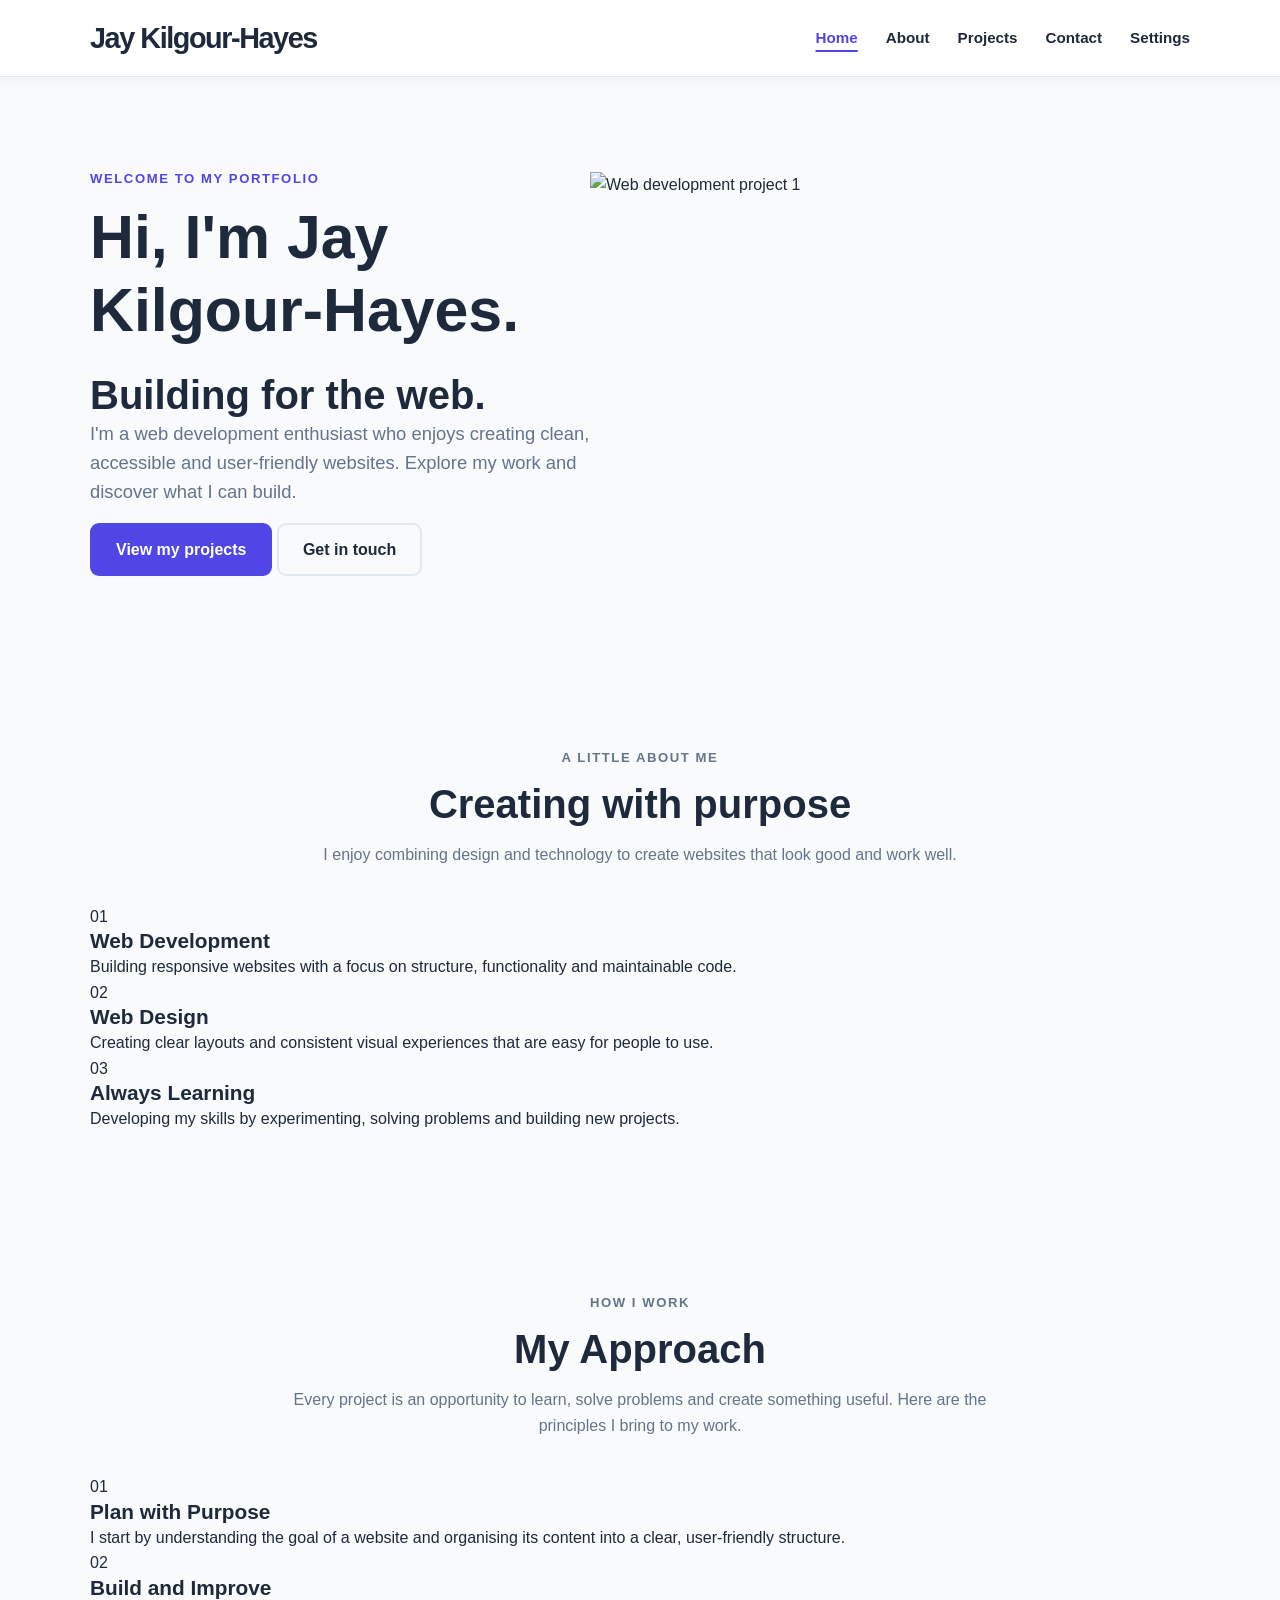
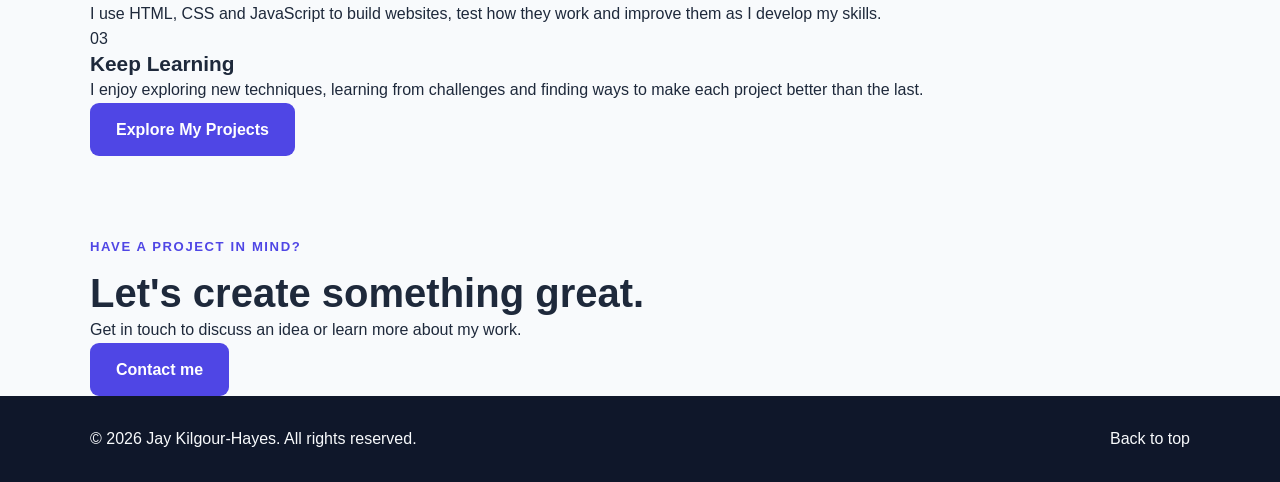
==== Index.html @ b82de839 "Save initial portfolio website" ====
<!DOCTYPE html>
<html lang="en">
<head>
  <meta charset="UTF-8">
  <meta name="viewport" content="width=device-width, initial-scale=1.0">
  <meta name="description" content="Jay Kilgour-Hayes' web development portfolio.">
  <title>Jay Kilgour-Hayes | Portfolio</title>
  <link rel="stylesheet" href="css/style.css">
  <script src="js/script.js" defer></script>
</head>
<body>
  <a class="skip-link" href="#main-content">Skip to main content</a>

  <header class="site-header">
    <nav class="navbar container" aria-label="Main navigation">
      <a class="logo" href="index.html">Jay Kilgour-Hayes</a>

      <button
        class="menu-toggle"
        type="button"
        aria-label="Open navigation"
        aria-expanded="false"
        aria-controls="nav-links"
      >
        <span></span>
        <span></span>
        <span></span>
      </button>

      <ul class="nav-links" id="nav-links">
        <li><a href="index.html" aria-current="page">Home</a></li>
        <li><a href="about.html">About</a></li>
        <li><a href="Projects.html">Projects</a></li>
        <li><a href="contact.html">Contact</a></li>
        <li><a href="settings.html">Settings</a></li>
      
      </ul>
    </nav>
  </header>

  <main id="main-content">

    <!-- Hero section -->
    <section class="hero container">
      <div class="hero-content">
        <p class="eyebrow">Welcome to my portfolio</p>

        <h1>Hi, I'm Jay Kilgour-Hayes.</h1>

        <h2>Building for the web.</h2>

        <p class="hero-description">
          I'm a web development enthusiast who enjoys creating clean,
          accessible and user-friendly websites. Explore my work and
          discover what I can build.
        </p>

        <div class="hero-actions">
          <a class="btn btn-primary" href="Projects.html">
            View my projects
          </a>

          <a class="btn btn-secondary" href="contact.html">
            Get in touch
          </a>
        </div>
      </div>

      <div class="hero-visual">
        <div class="floating-card">
          <img
            id="web-slideshow-image"
            src="assets/images/web1.jpg"
            alt="Web development project 1"
            width="600"
            height="400"
          >
        </div>
      </div>
    </section>

    <!-- About section -->
    <section class="section container">
      <div class="section-heading">
        <p class="eyebrow">A little about me</p>

        <h2>Creating with purpose</h2>

        <p>
          I enjoy combining design and technology to create websites
          that look good and work well.
        </p>
      </div>

      <div class="info-grid">

        <article class="info-card">
          <div class="card-icon" aria-hidden="true">01</div>

          <h3>Web Development</h3>

          <p>
            Building responsive websites with a focus on structure,
            functionality and maintainable code.
          </p>
        </article>

        <article class="info-card">
          <div class="card-icon" aria-hidden="true">02</div>

          <h3>Web Design</h3>

          <p>
            Creating clear layouts and consistent visual experiences
            that are easy for people to use.
          </p>
        </article>

        <article class="info-card">
          <div class="card-icon" aria-hidden="true">03</div>

          <h3>Always Learning</h3>

          <p>
            Developing my skills by experimenting, solving problems
            and building new projects.
          </p>
        </article>

      </div>
    </section>

    <!-- My Approach section (replaces Featured Projects) -->
    <section class="section section-muted">
      <div class="container">

        <div class="section-heading">
          <p class="eyebrow">How I work</p>

          <h2>My Approach</h2>

          <p>
            Every project is an opportunity to learn, solve problems
            and create something useful. Here are the principles I
            bring to my work.
          </p>
        </div>

        <div class="info-grid">

          <article class="info-card">
            <div class="card-icon" aria-hidden="true">01</div>

            <h3>Plan with Purpose</h3>

            <p>
              I start by understanding the goal of a website and
              organising its content into a clear, user-friendly
              structure.
            </p>
          </article>

          <article class="info-card">
            <div class="card-icon" aria-hidden="true">02</div>

            <h3>Build and Improve</h3>

            <p>
              I use HTML, CSS and JavaScript to build websites,
              test how they work and improve them as I develop
              my skills.
            </p>
          </article>

          <article class="info-card">
            <div class="card-icon" aria-hidden="true">03</div>

            <h3>Keep Learning</h3>

            <p>
              I enjoy exploring new techniques, learning from
              challenges and finding ways to make each project
              better than the last.
            </p>
          </article>

        </div>

        <div class="section-actions">
          <a class="btn btn-primary" href="Projects.html">
            Explore My Projects
          </a>
        </div>

      </div>
    </section>

    <!-- Contact call-to-action -->
    <section class="cta-section">
      <div class="cta-inner container">

        <div>
          <p class="eyebrow">Have a project in mind?</p>

          <h2>Let's create something great.</h2>

          <p>
            Get in touch to discuss an idea or learn more about my work.
          </p>
        </div>

        <a class="btn btn-primary" href="contact.html">
          Contact me
        </a>

      </div>
    </section>

  </main>

  <!-- Footer -->
  <footer class="site-footer">
    <div class="footer-inner container">

      <p>
        &copy; <span class="current-year"></span>
        Jay Kilgour-Hayes. All rights reserved.
      </p>

      <a href="#main-content">Back to top</a>

    </div>
  </footer>

</body>
</html>
---- css/style.css ----
/* =========================================
   1. GLOBAL VARIABLES AND RESET
========================================= */

:root {
    --primary-color: #4f46e5;
    --primary-hover: #4338ca;
    --accent-color: #4f46e5;
    --accent-light: #e0e7ff;

    --background-color: #f8fafc;
    --card-background: #ffffff;
    --preview-background: #f1f5f9;

    --text-color: #1e293b;
    --muted-text: #64748b;
    --border-color: #e2e8f0;

    --header-background: #ffffff;
    --footer-background: #0f172a;
    --footer-text: #f8fafc;

    --container-width: 1100px;
    --section-padding: 80px;
    --body-font-size: 16px;

    --shadow: 0 8px 24px rgba(15, 23, 42, 0.07);
    --transition: 0.25s ease;
}

* {
    box-sizing: border-box;
    margin: 0;
    padding: 0;
}

html {
    scroll-behavior: smooth;
    scroll-padding-top: 90px;
    font-size: var(--body-font-size);
}

body {
    font-family: Arial, Helvetica, sans-serif;
    line-height: 1.6;
    color: var(--text-color);
    background: var(--background-color);
    transition:
        background-color var(--transition),
        color var(--transition);
}

img {
    display: block;
    max-width: 100%;
}

a {
    color: var(--primary-color);
    text-decoration: none;
    transition: color var(--transition);
}

a:hover {
    color: var(--primary-hover);
}

button,
input,
textarea,
select {
    font: inherit;
}

button {
    cursor: pointer;
}

ul {
    list-style: none;
}

h1,
h2,
h3,
h4 {
    line-height: 1.2;
    overflow-wrap: break-word;
}

h1 {
    font-size: clamp(2.2rem, 5vw, 3.8rem);
}

h2 {
    font-size: clamp(1.8rem, 4vw, 2.5rem);
}

h3 {
    font-size: 1.3rem;
}

p {
    margin-bottom: 1rem;
}

p:last-child {
    margin-bottom: 0;
}

::selection {
    color: #ffffff;
    background: var(--primary-color);
}

:focus-visible {
    outline: 3px solid var(--primary-color);
    outline-offset: 4px;
}

/* =========================================
   2. CONTAINERS AND SHARED LAYOUT
========================================= */

.container {
    width: min(90%, var(--container-width));
    margin-inline: auto;
}

.section {
    padding-block: var(--section-padding);
}

.section-padding {
    padding-block: var(--section-padding);
}

.section-heading {
    max-width: 720px;
    margin: 0 auto 36px;
    text-align: center;
}

.section-heading h2 {
    margin-bottom: 14px;
}

.section-heading p {
    color: var(--muted-text);
}

.eyebrow {
    margin-bottom: 12px;
    color: var(--primary-color);
    font-size: 0.82rem;
    font-weight: 700;
    letter-spacing: 0.12em;
    text-transform: uppercase;
}

.text-center {
    text-align: center;
}

.muted-text {
    color: var(--muted-text);
}

/* =========================================
   3. SKIP LINK
========================================= */

.skip-link {
    position: absolute;
    z-index: 2000;
    top: 10px;
    left: 10px;
    padding: 12px 18px;
    color: #ffffff;
    background: var(--primary-color);
    border-radius: 8px;
    transform: translateY(-150%);
}

.skip-link:focus {
    transform: translateY(0);
}

/* =========================================
   4. HEADER AND NAVIGATION
========================================= */

.site-header {
    position: sticky;
    z-index: 1000;
    top: 0;
    background: var(--header-background);
    border-bottom: 1px solid var(--border-color);
    box-shadow: 0 2px 12px rgba(15, 23, 42, 0.04);
}

.navbar {
    position: relative;
    display: flex;
    min-height: 76px;
    align-items: center;
    justify-content: space-between;
    gap: 24px;
}

.logo {
    color: var(--text-color);
    font-size: 1.8rem;
    font-weight: 800;
    letter-spacing: -0.05em;
}

.logo span {
    color: var(--primary-color);
}

.nav-links {
    display: flex;
    align-items: center;
    gap: 28px;
}

.nav-links a {
    display: inline-block;
    padding-block: 8px;
    color: var(--text-color);
    font-size: 0.95rem;
    font-weight: 600;
}

.nav-links a:hover,
.nav-links a[aria-current="page"] {
    color: var(--primary-color);
}

.nav-links a[aria-current="page"] {
    text-decoration: underline;
    text-decoration-thickness: 2px;
    text-underline-offset: 7px;
}

.menu-toggle {
    display: none;
    width: 44px;
    height: 44px;
    flex-shrink: 0;
    align-items: center;
    justify-content: center;
    flex-direction: column;
    gap: 5px;
    color: var(--text-color);
    background: transparent;
    border: 1px solid var(--border-color);
    border-radius: 8px;
    cursor: pointer;
    position: relative;
    z-index: 1002;
}

.menu-toggle span {
    display: block;
    width: 21px;
    height: 2px;
    background: currentColor;
    border-radius: 2px;
}

/* =========================================
   5. BUTTONS
========================================= */

.btn {
    display: inline-flex;
    min-height: 46px;
    align-items: center;
    justify-content: center;
    gap: 8px;
    padding: 12px 24px;
    border: 2px solid transparent;
    border-radius: 9px;
    font-weight: 700;
    text-align: center;
    transition:
        background-color var(--transition),
        color var(--transition),
        border-color var(--transition),
        transform var(--transition);
}

.btn:hover {
    transform: translateY(-2px);
}

.btn-primary {
    color: #ffffff;
    background: var(--primary-color);
}

.btn-primary:hover {
    color: #ffffff;
    background: var(--primary-hover);
}

.btn-secondary {
    color: var(--text-color);
    background: transparent;
    border-color: var(--border-color);
}

.btn-secondary:hover {
    color: var(--primary-color);
    border-color: var(--primary-color);
}

.button-group {
    display: flex;
    flex-wrap: wrap;
    gap: 14px;
    margin-top: 26px;
}

/* =========================================
   6. HOME PAGE HERO
========================================= */

.hero {
    display: flex;
    min-height: 590px;
    align-items: center;
    padding-block: 80px;
}

.hero-content {
    max-width: 760px;
}

.hero h1 {
    margin-bottom: 24px;
}

.hero h1 span {
    color: var(--primary-color);
}

.hero-description {
    max-width: 650px;
    color: var(--muted-text);
    font-size: 1.15rem;
}

.hero-image {
    width: 100%;
    max-width: 420px;
    margin-inline: auto;
    border-radius: 24px;
    object-fit: cover;
}

.hero-layout {
    display: grid;
    grid-template-columns: 1.2fr 0.8fr;
    align-items: center;
    gap: 60px;
}

.hero-badge {
    display: inline-block;
    margin-bottom: 22px;
    padding: 7px 14px;
    color: var(--primary-color);
    background: var(--accent-light);
    border-radius: 50px;
    font-size: 0.9rem;
    font-weight: 700;
}

/* =========================================
   7. PAGE BANNER
========================================= */

.page-banner {
    padding: 70px 0;
    background: var(--accent-light);
    color: var(--text-color);
}

.page-banner h1 {
    margin-bottom: 18px;
    font-size: clamp(2rem, 4.5vw, 3.2rem);
}

.page-banner p {
    max-width: 720px;
}

.page-banner .eyebrow {
    color: var(--primary-color);
}

/* =========================================
   8. GENERAL CONTENT SECTIONS
========================================= */

.content-grid {
    display: grid;
    grid-template-columns: repeat(2, minmax(0, 1fr));
    align-items: start;
    gap: 36px;
}

.content-card {
    padding: 28px;
    background: var(--card-background);
    border: 1px solid var(--border-color);
    border-radius: 16px;
    box-shadow: var(--shadow);
}

.content-card h3 {
    margin-bottom: 14px;
}

.content-card p {
    color: var(--muted-text);
}

.feature-list {
    display: grid;
    gap: 14px;
    margin-top: 20px;
}

.feature-list li {
    padding-left: 28px;
    position: relative;
}

.feature-list li::before {
    content: "✓";
    position: absolute;
    left: 0;
    color: var(--primary-color);
    font-weight: 800;
}

/* =========================================
   9. PROJECTS PAGE
========================================= */

.project-filters {
    display: flex;
    flex-wrap: wrap;
    justify-content: center;
    gap: 12px;
    margin-bottom: 36px;
}

.filter-btn {
    padding: 9px 18px;
    color: var(--text-color);
    background: var(--card-background);
    border: 1px solid var(--border-color);
    border-radius: 50px;
    font-weight: 600;
    transition: all var(--transition);
}

.filter-btn:hover,
.filter-btn.active,
.filter-btn[aria-pressed="true"] {
    color: #ffffff;
    background: var(--primary-color);
    border-color: var(--primary-color);
}

.projects-grid {
    display: grid;
    grid-template-columns: repeat(3, minmax(0, 1fr));
    gap: 26px;
}

.project-card {
    overflow: hidden;
    background: var(--card-background);
    border: 1px solid var(--border-color);
    border-radius: 16px;
    box-shadow: var(--shadow);
    transition:
        transform var(--transition),
        box-shadow var(--transition);
}

.project-card:hover {
    transform: translateY(-5px);
    box-shadow: 0 14px 30px rgba(15, 23, 42, 0.12);
}

.project-card img {
    width: 100%;
    aspect-ratio: 16 / 10;
    object-fit: cover;
    background: var(--preview-background);
}

.project-card-content {
    padding: 22px;
}

.project-card h3 {
    margin-bottom: 10px;
}

.project-card p {
    color: var(--muted-text);
}

.project-tags {
    display: flex;
    flex-wrap: wrap;
    gap: 8px;
    margin: 16px 0;
}

.project-tags span {
    padding: 5px 10px;
    color: var(--primary-color);
    background: var(--accent-light);
    border-radius: 50px;
    font-size: 0.8rem;
    font-weight: 700;
}

.project-links {
    display: flex;
    flex-wrap: wrap;
    gap: 16px;
    margin-top: 18px;
    font-weight: 700;
}

/* =========================================
   10. CONTACT PAGE AND FORMS
========================================= */

.contact-grid {
    display: grid;
    grid-template-columns: 0.8fr 1.2fr;
    align-items: start;
    gap: 40px;
}

.contact-info,
.contact-form {
    padding: 30px;
    background: var(--card-background);
    border: 1px solid var(--border-color);
    border-radius: 16px;
    box-shadow: var(--shadow);
}

.contact-info h2,
.contact-form h2 {
    margin-bottom: 20px;
}

.contact-info p {
    color: var(--muted-text);
}

.contact-details {
    display: grid;
    gap: 16px;
    margin-top: 24px;
}

.contact-details a {
    overflow-wrap: anywhere;
}

.form-group {
    margin-bottom: 20px;
}

.form-group label {
    display: block;
    margin-bottom: 8px;
    font-weight: 700;
}

.form-group input,
.form-group textarea,
.form-group select {
    display: block;
    width: 100%;
    padding: 12px 14px;
    color: var(--text-color);
    background: var(--background-color);
    border: 1px solid var(--border-color);
    border-radius: 8px;
}

.form-group textarea {
    min-height: 150px;
    resize: vertical;
}

.form-group input:focus,
.form-group textarea:focus,
.form-group select:focus {
    outline: 2px solid var(--primary-color);
    outline-offset: 2px;
}

.form-error {
    margin-top: 6px;
    color: #b91c1c;
    font-size: 0.9rem;
}

.form-status {
    margin-top: 16px;
    font-weight: 600;
}

/* =========================================
   11. SLIDESHOW
========================================= */

.slideshow {
    position: relative;
    overflow: hidden;
    border-radius: 16px;
    background: var(--preview-background);
}

.slideshow img {
    width: 100%;
    max-height: 500px;
    object-fit: cover;
}

.slideshow-controls {
    display: flex;
    justify-content: center;
    gap: 12px;
    margin-top: 18px;
}

/* =========================================
   12. ACCESSIBILITY SETTINGS PAGE
========================================= */

.settings-section {
    padding-block: 70px;
}

.settings-container {
    max-width: 1100px;
    margin-inline: auto;
}

.settings-grid {
    display: grid;
    grid-template-columns: repeat(2, minmax(0, 1fr));
    gap: 24px;
    margin-top: 32px;
}

.settings-card {
    min-width: 0;
    padding: 28px;
    color: var(--text-color);
    background: var(--card-background);
    border: 1px solid var(--border-color);
    border-radius: 16px;
    box-shadow: var(--shadow);
    transition:
        background-color var(--transition),
        border-color var(--transition);
}

.settings-card h3 {
    margin: 14px 0 12px;
}

.settings-card > p {
    color: var(--muted-text);
}

.settings-card-icon {
    display: flex;
    width: 48px;
    height: 48px;
    align-items: center;
    justify-content: center;
    color: var(--primary-color);
    background: var(--accent-light);
    border-radius: 12px;
    font-size: 1.1rem;
    font-weight: 800;
}

.setting-fieldset {
    min-width: 0;
    margin-top: 22px;
    padding: 0;
    border: 0;
}

.setting-fieldset legend {
    margin-bottom: 12px;
    font-weight: 700;
}

.setting-option {
    display: flex;
    align-items: center;
    gap: 12px;
    margin-block: 10px;
    padding: 12px 14px;
    background: var(--background-color);
    border: 1px solid var(--border-color);
    border-radius: 10px;
    cursor: pointer;
    transition:
        border-color var(--transition),
        background-color var(--transition);
}

.setting-option:hover {
    border-color: var(--primary-color);
}

.setting-option input {
    width: 18px;
    height: 18px;
    flex-shrink: 0;
    accent-color: var(--primary-color);
}

.setting-option span {
    font-weight: 600;
}

.setting-option:focus-within,
.toggle-option:focus-within {
    outline: 3px solid var(--primary-color);
    outline-offset: 3px;
}

.settings-preview {
    margin-top: 24px;
    padding: 18px;
    background: var(--preview-background);
    border: 1px solid var(--border-color);
    border-radius: 10px;
}

.settings-preview strong {
    display: block;
    margin-bottom: 8px;
}

.settings-preview p {
    margin-bottom: 0;
    color: var(--muted-text);
}

.toggle-option {
    display: flex;
    align-items: center;
    justify-content: space-between;
    gap: 18px;
    margin-top: 20px;
    padding: 16px;
    background: var(--background-color);
    border: 1px solid var(--border-color);
    border-radius: 10px;
    cursor: pointer;
}

.toggle-description {
    display: block;
    margin-top: 6px;
    color: var(--muted-text);
    font-size: 0.9em;
    font-weight: 400;
    line-height: 1.5;
}

.toggle-option input {
    width: 20px;
    height: 20px;
    flex-shrink: 0;
    accent-color: var(--primary-color);
    cursor: pointer;
}

.settings-help {
    margin-top: 14px;
    color: var(--muted-text);
    font-size: 0.9rem;
}

.settings-actions {
    display: flex;
    flex-wrap: wrap;
    gap: 12px;
    margin-top: 28px;
}

.settings-status {
    min-height: 1.5em;
    margin-top: 18px;
    color: var(--muted-text);
    font-weight: 600;
}

/* =========================================
   13. TEXT SIZE ACCESSIBILITY SETTINGS
========================================= */

html[data-text-size="normal"] {
    --body-font-size: 16px;
}

html[data-text-size="large"] {
    --body-font-size: 18px;
}

html[data-text-size="extra-large"] {
    --body-font-size: 20px;
}

/* =========================================
   14. DARK THEME
========================================= */

html[data-theme="dark"] {
    color-scheme: dark;

    --background-color: #0f172a;
    --card-background: #1e293b;
    --preview-background: #273449;

    --text-color: #f1f5f9;
    --muted-text: #cbd5e1;
    --border-color: #475569;

    --header-background: #111827;
    --footer-background: #020617;
    --footer-text: #f8fafc;

    --primary-color: #a5b4fc;
    --primary-hover: #c7d2fe;
    --accent-color: #a5b4fc;
    --accent-light: #312e81;
}

html[data-theme="dark"] body {
    color: var(--text-color);
    background: var(--background-color);
}

html[data-theme="dark"] .logo,
html[data-theme="dark"] .nav-links a {
    color: var(--text-color);
}

html[data-theme="dark"] .nav-links a:hover,
html[data-theme="dark"] .nav-links a[aria-current="page"] {
    color: var(--primary-color);
}

html[data-theme="dark"] .page-banner {
    background: #1e293b;
}

html[data-theme="dark"] .hero-badge,
html[data-theme="dark"] .project-tags span {
    color: #e0e7ff;
    background: #312e81;
}

html[data-theme="dark"] .btn-primary {
    color: #111827;
    background: var(--primary-color);
}

html[data-theme="dark"] .btn-primary:hover {
    color: #111827;
    background: var(--primary-hover);
}

html[data-theme="dark"] .btn-secondary {
    color: var(--text-color);
    border-color: var(--border-color);
}

html[data-theme="dark"] .filter-btn {
    color: var(--text-color);
    background: var(--card-background);
    border-color: var(--border-color);
}

html[data-theme="dark"] .filter-btn:hover,
html[data-theme="dark"] .filter-btn.active,
html[data-theme="dark"] .filter-btn[aria-pressed="true"] {
    color: #111827;
    background: var(--primary-color);
    border-color: var(--primary-color);
}

html[data-theme="dark"] .form-group input,
html[data-theme="dark"] .form-group textarea,
html[data-theme="dark"] .form-group select {
    color: var(--text-color);
    background: var(--card-background);
    border-color: var(--border-color);
}

html[data-theme="dark"] .settings-card-icon {
    color: #e0e7ff;
    background: #312e81;
}

html[data-theme="dark"] .setting-option,
html[data-theme="dark"] .toggle-option {
    background: var(--background-color);
    border-color: var(--border-color);
}

html[data-theme="dark"] .settings-preview {
    background: var(--preview-background);
}

html[data-theme="dark"] .menu-toggle {
    color: var(--text-color);
    border-color: var(--border-color);
}

html[data-theme="dark"] .menu-toggle span {
    background: var(--text-color);
}

/* =========================================
   15. FOOTER
========================================= */

.site-footer {
    padding: 30px 0;
    color: var(--footer-text);
    background: var(--footer-background);
}

.footer-inner {
    display: flex;
    align-items: center;
    justify-content: space-between;
    flex-wrap: wrap;
    gap: 16px;
}

.footer-inner p {
    margin: 0;
}

.site-footer a {
    color: var(--footer-text);
}

.site-footer a:hover {
    text-decoration: underline;
}

/* =========================================
   16. RESPONSIVE DESIGN: TABLETS
========================================= */

@media (max-width: 900px) {
    :root {
        --section-padding: 60px;
    }

    .hero-layout {
        grid-template-columns: 1fr 0.75fr;
        gap: 30px;
    }

    .projects-grid {
        grid-template-columns: repeat(2, minmax(0, 1fr));
    }

    .contact-grid {
        grid-template-columns: 1fr;
    }

    .settings-grid {
        grid-template-columns: repeat(2, minmax(0, 1fr));
    }

    .nav-links {
        gap: 18px;
    }
}

/* =========================================
   17. RESPONSIVE DESIGN: MOBILE
========================================= */

@media (max-width: 700px) {
    :root {
        --section-padding: 48px;
    }

    .navbar {
        min-height: 68px;
    }

    /* Show the burger button on mobile. */
    
    .menu-toggle {
    display: flex;
    position: relative;
    z-index: 1002;
    pointer-events: auto;
    touch-action: manipulation;
    }


    /* Hide the navigation until the burger is clicked. */
    .nav-links {
        position: absolute;
        top: 100%;
        right: 0;
        left: 0;
        z-index: 1001;

        display: none;
        align-items: stretch;
        flex-direction: column;
        gap: 0;

        padding: 12px 5% 20px;
        background: var(--header-background);
        border: 1px solid var(--border-color);
        border-top: 0;
        box-shadow: var(--shadow);
    }

    /* Must match the class toggled by JavaScript. */
    .nav-links.is-open {
        display: flex !important;
    }
    

    .nav-links li {
        width: 100%;
    }

    .nav-links a {
        display: block;
        width: 100%;
        padding: 12px 0;
    }

    .nav-links a[aria-current="page"] {
        text-decoration: none;
    }

    .hero {
        min-height: auto;
        padding-block: 60px;
    }

    .hero-layout {
        grid-template-columns: 1fr;
        gap: 35px;
    }

    .hero-image {
        max-width: 320px;
    }

    .page-banner {
        padding: 48px 0;
    }

    .content-grid,
    .projects-grid,
    .settings-grid {
        grid-template-columns: 1fr;
    }

    .project-filters {
        justify-content: flex-start;
    }

    .settings-section {
        padding-block: 45px;
    }

    .settings-card {
        padding: 22px;
    }

    .contact-info,
    .contact-form {
        padding: 22px;
    }

    .footer-inner {
        align-items: flex-start;
        flex-direction: column;
    }

    .button-group {
        align-items: stretch;
    }
}

/* =========================================
   18. SMALL MOBILE SCREENS
========================================= */

@media (max-width: 400px) {
    html {
        font-size: 15px;
    }

    html[data-text-size="large"] {
        font-size: 17px;
    }

    html[data-text-size="extra-large"] {
        font-size: 19px;
    }

    .container {
        width: 92%;
    }

    .settings-card {
        padding: 18px;
    }

    .toggle-option {
        align-items: flex-start;
        gap: 12px;
    }

    .btn {
        padding: 10px 16px;
    }
}

/* =========================================
   19. REDUCED MOTION ACCESSIBILITY
========================================= */

@media (prefers-reduced-motion: reduce) {
    *,
    *::before,
    *::after {
        scroll-behavior: auto !important;
        animation-duration: 0.01ms !important;
        animation-iteration-count: 1 !important;
        transition-duration: 0.01ms !important;
    }
}
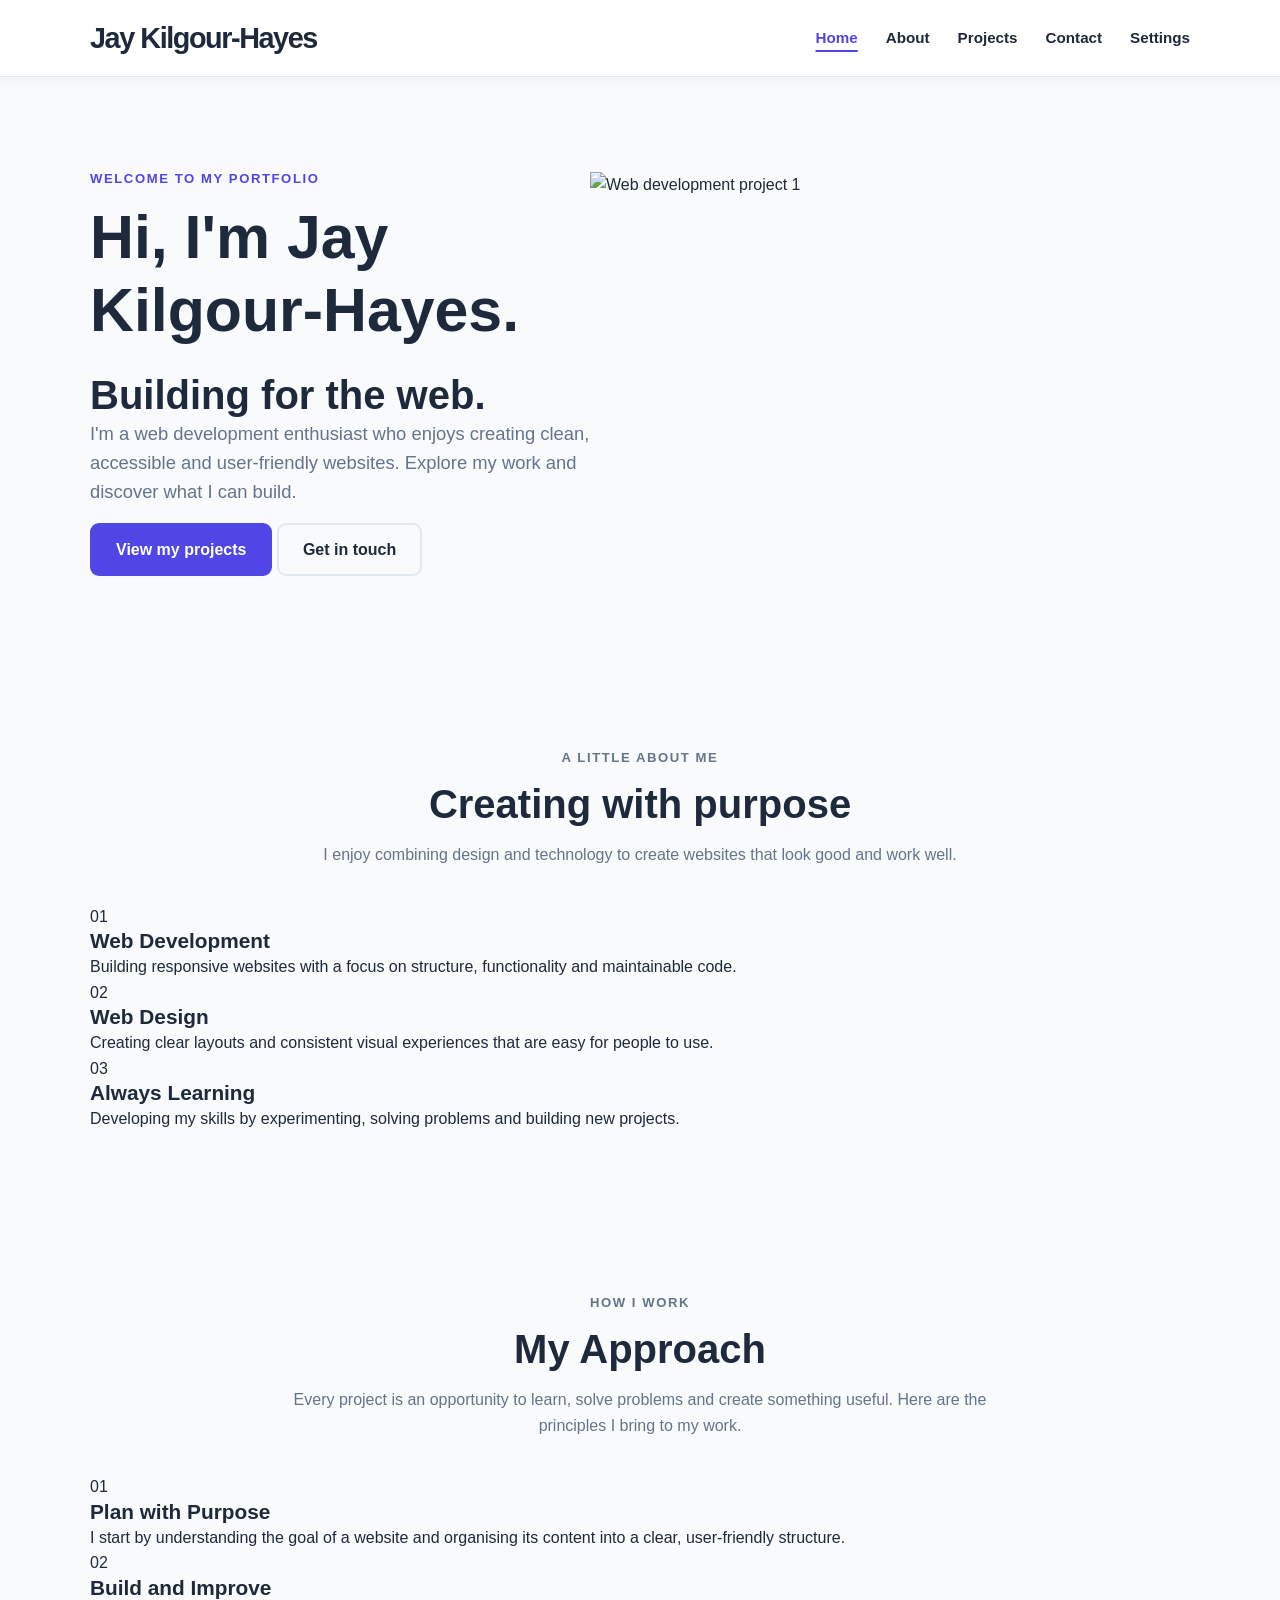
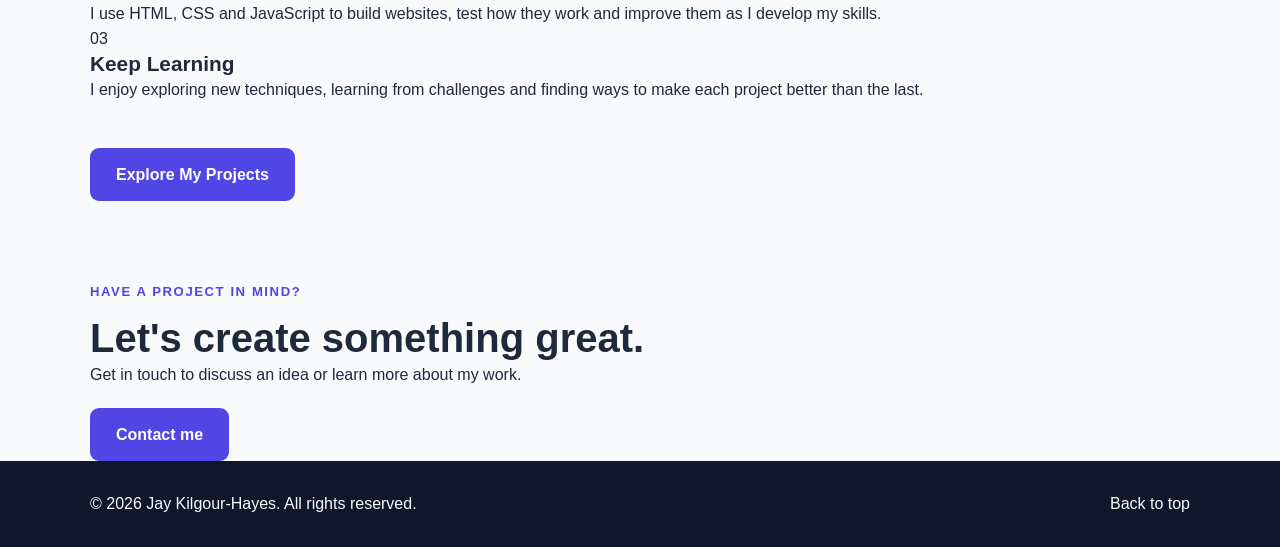
==== commit 3cdc315f: "Update portfolio" ====
--- a/Index.html
+++ b/Index.html
@@ -30,7 +30,7 @@
       <ul class="nav-links" id="nav-links">
         <li><a href="index.html" aria-current="page">Home</a></li>
         <li><a href="about.html">About</a></li>
-        <li><a href="Projects.html">Projects</a></li>
+        <li><a href="projects.html">Projects</a></li>
         <li><a href="contact.html">Contact</a></li>
         <li><a href="settings.html">Settings</a></li>
       
--- a/css/style.css
+++ b/css/style.css
@@ -1,4 +1,3 @@
-
 /* =========================================
    1. GLOBAL VARIABLES AND RESET
 ========================================= */
@@ -627,7 +626,6 @@
     margin-top: 16px;
     font-weight: 600;
 }
-
 /* =========================================
    11. SLIDESHOW
 ========================================= */
@@ -948,7 +946,6 @@
 html[data-theme="dark"] .menu-toggle span {
     background: var(--text-color);
 }
-
 /* =========================================
    15. FOOTER
 ========================================= */
@@ -1024,17 +1021,17 @@
     }
 
     /* Show the burger button on mobile. */
-    
+
     .menu-toggle {
-    display: flex;
-    position: relative;
-    z-index: 1002;
-    pointer-events: auto;
-    touch-action: manipulation;
-    }
-
+        display: flex;
+        position: relative;
+        z-index: 1002;
+        pointer-events: auto;
+        touch-action: manipulation;
+    }
 
     /* Hide the navigation until the burger is clicked. */
+
     .nav-links {
         position: absolute;
         top: 100%;
@@ -1055,10 +1052,10 @@
     }
 
     /* Must match the class toggled by JavaScript. */
+
     .nav-links.is-open {
         display: flex !important;
     }
-    
 
     .nav-links li {
         width: 100%;
@@ -1174,3 +1171,164 @@
         transition-duration: 0.01ms !important;
     }
 }
+
+/* =========================================
+   20. HOMEPAGE BUTTON POSITION ADJUSTMENTS
+========================================= */
+
+/* Move the Explore My Projects button down */
+
+.section-actions {
+    margin-top: 45px;
+}
+
+/* Move the Contact me button down */
+
+.cta-inner > .btn {
+    margin-top: 20px;
+}
+
+/* Adjust spacing on mobile */
+
+@media (max-width: 700px) {
+    .section-actions {
+        margin-top: 35px;
+    }
+
+    .cta-inner > .btn {
+        margin-top: 20px;
+    }
+}
+
+/* =========================================
+   PROJECTS PAGE - 2 x 2 GRID
+========================================= */
+
+.projects-grid-two {
+    display: grid;
+    grid-template-columns: repeat(2, minmax(0, 1fr));
+    gap: 35px;
+    align-items: stretch;
+    margin-top: 40px;
+}
+
+/* Project cards */
+
+.projects-grid-two .project-card {
+    display: flex;
+    flex-direction: column;
+    height: 100%;
+    overflow: hidden;
+
+    background: var(--card-background);
+    border: 1px solid var(--border-color);
+    border-radius: 16px;
+    box-shadow: var(--shadow);
+
+    transition: transform 0.25s ease;
+}
+
+.projects-grid-two .project-card:hover {
+    transform: translateY(-5px);
+}
+
+/* Project images */
+
+.projects-grid-two .project-art {
+    width: 100%;
+    aspect-ratio: 16 / 9;
+    overflow: hidden;
+}
+
+.projects-grid-two .project-art img {
+    width: 100%;
+    height: 100%;
+    object-fit: cover;
+}
+
+/* Project content */
+
+.projects-grid-two .project-body {
+    display: flex;
+    flex-direction: column;
+    flex: 1;
+    padding: 26px;
+}
+
+.projects-grid-two .project-body h3 {
+    margin-bottom: 12px;
+}
+
+.projects-grid-two .project-body p {
+    margin-bottom: 12px;
+    color: var(--muted-text);
+}
+
+.projects-grid-two .project-type {
+    color: var(--primary-color) !important;
+    font-size: 0.85rem;
+    font-weight: 700;
+}
+
+/* Technology tags */
+
+.projects-grid-two .tag-list {
+    display: flex;
+    flex-wrap: wrap;
+    gap: 8px;
+    margin: 12px 0;
+}
+
+.projects-grid-two .tag-list li {
+    padding: 6px 12px;
+    color: var(--primary-color);
+    background: var(--accent-light);
+    border-radius: 20px;
+    font-size: 0.85rem;
+}
+
+/* Project links */
+
+.projects-grid-two .text-link {
+    display: inline-block;
+    margin-top: auto;
+    padding-top: 12px;
+    color: var(--primary-color);
+    font-weight: 700;
+}
+
+/* Project placeholder backgrounds */
+
+.projects-grid-two .art-three,
+.projects-grid-two .art-four {
+    display: flex;
+    align-items: center;
+    justify-content: center;
+    min-height: 180px;
+    color: var(--primary-color);
+    background: var(--accent-light);
+    font-size: 3rem;
+    font-weight: 800;
+}
+
+/* Tablet layout */
+
+@media (max-width: 800px) {
+    .projects-grid-two {
+        gap: 24px;
+    }
+
+    .projects-grid-two .project-body {
+        padding: 20px;
+    }
+}
+
+/* Mobile layout */
+
+@media (max-width: 600px) {
+    .projects-grid-two {
+        grid-template-columns: 1fr;
+        gap: 25px;
+    }
+}
+
